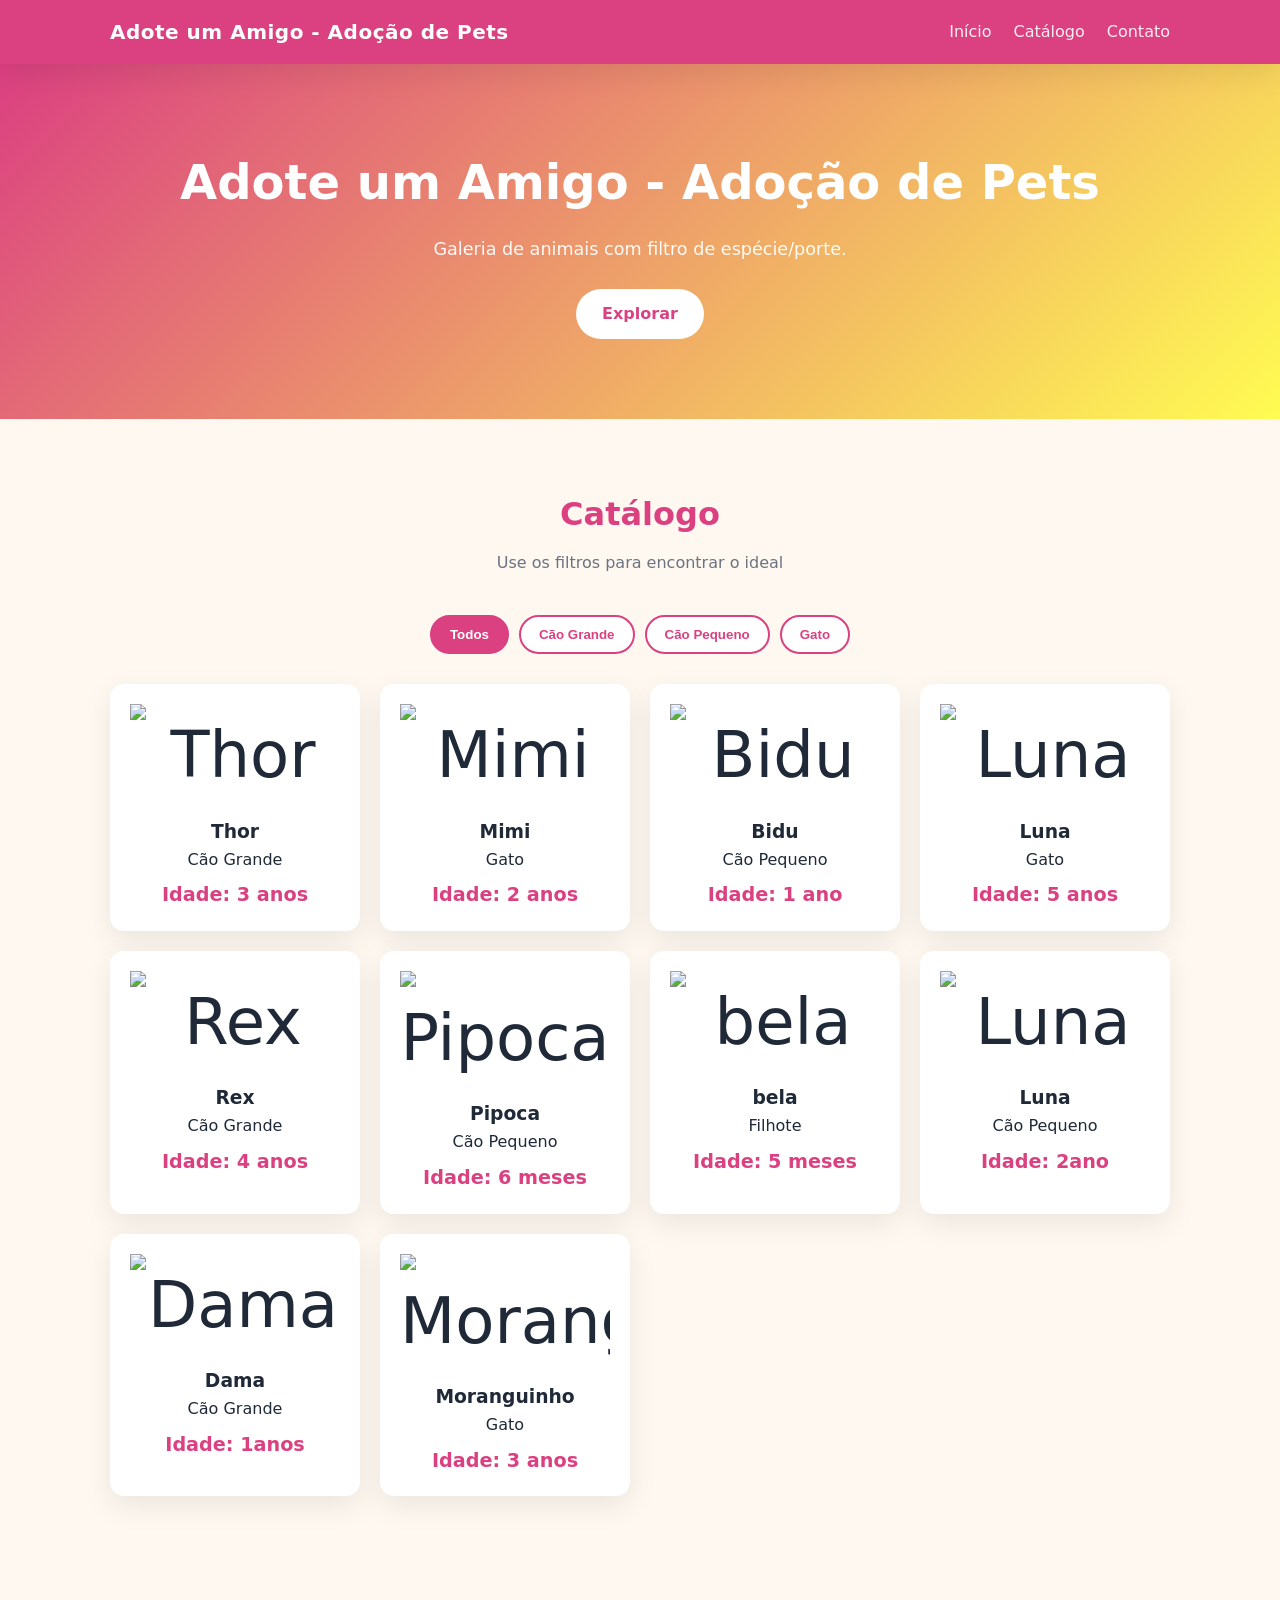
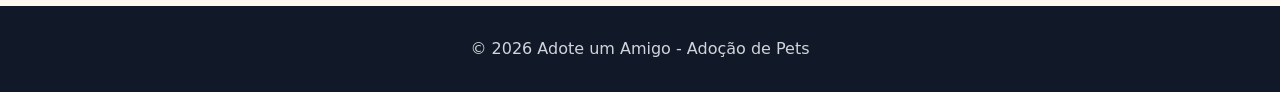
==== projetos-final-2026-2/18-adocao-pets/index.html @ be455fce "projeto- final -adoção" ====
<!DOCTYPE html>
<!-- Adote um Amigo - Adoção de Pets — Catálogo com filtros (JavaScript) -->
<html lang="pt-BR">
<head>
  <meta charset="UTF-8" />
  <meta name="viewport" content="width=device-width, initial-scale=1.0" />
  <title>Adote um Amigo - Adoção de Pets</title>
  <meta name="description" content="Galeria de animais com filtro de espécie/porte." />
  <link rel="stylesheet" href="estilo/styles.css" />
  <style>
    .filtros { display:flex; flex-wrap:wrap; gap:10px; justify-content:center; margin-bottom:30px; }
    .filtro-btn {
      padding:10px 18px; border:2px solid var(--primary); background:#fff;
      color:var(--primary); border-radius:999px; cursor:pointer; font-weight:600;
      transition: all .2s;
    }
    .filtro-btn:hover, .filtro-btn.ativo { background:var(--primary); color:#fff; }
    .catalogo { display:grid; grid-template-columns:repeat(auto-fit,minmax(220px,1fr)); gap:20px; }
    .item-card {
      background:#fff; border-radius:var(--radius); padding:20px;
      box-shadow:var(--shadow); text-align:center;
    }
    .item-card .img { font-size:4rem; margin-bottom:10px; }
    .item-card .preco { color:var(--primary); font-weight:800; font-size:1.2rem; margin-top:8px; }
    .vazio { text-align:center; color:var(--muted); padding:40px; }
  </style>
</head>
<body>
  <header class="site-header">
    <div class="nav">
      <div class="logo">Adote um Amigo - Adoção de Pets</div>
      <button class="menu-toggle" aria-label="Menu">☰</button>
      <ul id="menu">
        <li><a href="#inicio">Início</a></li>
        <li><a href="#catalogo">Catálogo</a></li>
        <li><a href="#contato">Contato</a></li>
      </ul>
    </div>
  </header>

  <section class="hero" id="inicio">
    <h1>Adote um Amigo - Adoção de Pets</h1>
    <p>Galeria de animais com filtro de espécie/porte.</p>
    <a href="#catalogo" class="btn">Explorar</a>
  </section>

  <section id="catalogo">
    <div class="container">
      <h2>Catálogo</h2>
      <p class="subtitle">Use os filtros para encontrar o ideal</p>
      <div class="filtros" id="filtros"><button class="filtro-btn" data-filtro="Todos">Todos</button><button class="filtro-btn" data-filtro="Cão Grande">Cão Grande</button><button class="filtro-btn" data-filtro="Cão Pequeno">Cão Pequeno</button><button class="filtro-btn" data-filtro="Gato">Gato</button></div>
      <div class="catalogo" id="lista"></div>
    </div>
  </section>

  <footer><p>© <span id="ano"></span> Adote um Amigo - Adoção de Pets</p></footer>

  <!-- Dados do catálogo embarcados (em projetos reais viria de uma API) -->
  <script>
    window.ITENS = [
      {"nome": "Thor", "categoria": "Cão Grande", "preco": "3 anos", "foto": "imagens/img1.png"},
      {"nome": "Mimi", "categoria": "Gato", "preco": "2 anos", "foto": "imagens/img5.png"},
      {"nome": "Bidu", "categoria": "Cão Pequeno", "preco": "1 ano", "foto": "imagens/img2.png"},
      {"nome": "Luna", "categoria": "Gato", "preco": "5 anos", "foto": "imagens/img6.png"},
      {"nome": "Rex", "categoria": "Cão Grande", "preco": "4 anos", "foto": "imagens/img4.png"},
      {"nome": "Pipoca", "categoria": "Cão Pequeno", "preco": "6 meses", "foto": "imagens/img3.png"},
      {"nome": "bela", "categoria": "Filhote", "preco": "5 meses", "foto": "imagens/img7.png"},
      {"nome": "Luna", "categoria": "Cão Pequeno", "preco": "2ano", "foto": "imagens/img8.png"},
      {"nome": "Dama", "categoria": "Cão Grande", "preco": "1anos", "foto": "imagens/img9.png"},
      {"nome": "Moranguinho", "categoria": "Gato", "preco": "3 anos", "foto": "imagens/img10.png"},
    ];
    window.LABEL_PRECO = "Idade:";
</script>
  <script src="js/script.js"></script>
</body>
</html>
---- projetos-final-2026-2/18-adocao-pets/estilo/styles.css ----
/* =========================================================
   Adote um Amigo - Adoção de Pets
   Folha de estilos principal.
   Conceitos: variáveis CSS, seletores, flexbox, grid,
   responsividade, transições e hover.
   ========================================================= */

/* Variáveis (Custom Properties) — facilitam manter o tema */
:root {
  --primary: #db4081;
  --accent: #fffc52;
  --bg: #fff8f0;
  --text: #1f2937;
  --muted: #6b7280;
  --card: #0e0101;
  --radius: 14px;
  --shadow: 0 10px 30px rgba(0,0,0,.08);
  --container: 1100px;
}

/* Reset simples para padronizar entre navegadores */
* { box-sizing: border-box; margin: 0; padding: 0; }

html { scroll-behavior: smooth; } /* rolagem suave para âncoras */

body {
  font-family: 'Segoe UI', system-ui, -apple-system, sans-serif;
  background: var(--bg);
  color: var(--text);
  line-height: 1.6;
}

img { max-width: 100%; display: block; }

/* Container central reutilizável */
.container {
  max-width: var(--container);
  margin: 0 auto;
  padding: 0 20px;
}

/* ---------- HEADER / NAV ---------- */
header.site-header {
  background: var(--primary);
  color: #fff;
  position: sticky; /* fixa ao rolar */
  top: 0;
  z-index: 50;
  box-shadow: var(--shadow);
}
.nav {
  display: flex;
  align-items: center;
  justify-content: space-between;
  padding: 16px 20px;
  max-width: var(--container);
  margin: 0 auto;
}
.nav .logo { font-weight: 800; font-size: 1.25rem; letter-spacing: .5px; }
.nav ul { display: flex; gap: 22px; list-style: none; }
.nav a { color: #fff; text-decoration: none; opacity: .9; transition: opacity .2s; }
.nav a:hover { opacity: 1; text-decoration: underline; }

/* botão hambúrguer (mobile) */
.menu-toggle {
  display: none;
  background: transparent;
  border: 0;
  color: #fff;
  font-size: 1.6rem;
  cursor: pointer;
}

/* ---------- HERO ---------- */
.hero {
  background: linear-gradient(135deg, var(--primary), var(--accent));
  color: #fff;
  padding: 80px 20px;
  text-align: center;
}
.hero h1 { font-size: clamp(1.8rem, 4vw, 3rem); margin-bottom: 14px; }
.hero p { font-size: 1.1rem; max-width: 640px; margin: 0 auto 26px; opacity: .95; }

/* botão reutilizável */
.btn {
  display: inline-block;
  background: #fff;
  color: var(--primary);
  padding: 12px 26px;
  border-radius: 999px;
  text-decoration: none;
  font-weight: 700;
  border: 0;
  cursor: pointer;
  transition: transform .15s ease, box-shadow .15s ease;
}
.btn:hover { transform: translateY(-2px); box-shadow: var(--shadow); }
.btn.primary { background: var(--primary); color: #fff; }

/* ---------- SEÇÕES ---------- */
section { padding: 70px 0; }
section h2 {
  text-align: center;
  font-size: 2rem;
  margin-bottom: 10px;
  color: var(--primary);
}
section .subtitle {
  text-align: center;
  color: var(--muted);
  margin-bottom: 40px;
}

/* Grid de cards reutilizável */
.grid {
  display: grid;
  grid-template-columns: repeat(auto-fit, minmax(240px, 1fr));
  gap: 22px;
}
.card {
  background: var(--card);
  border-radius: var(--radius);
  padding: 24px;
  box-shadow: var(--shadow);
  transition: transform .2s;
}
.card:hover { transform: translateY(-6px); }
.card .icon { font-size: 2.2rem; margin-bottom: 10px; }
.card h3 { color: var(--primary); margin-bottom: 8px; }
.card p { color: var(--muted); font-size: .95rem; }

/* ---------- FORMULÁRIO ---------- */
form.contact {
  max-width: 560px;
  margin: 0 auto;
  background: var(--card);
  padding: 30px;
  border-radius: var(--radius);
  box-shadow: var(--shadow);
  display: grid;
  gap: 14px;
}
form.contact label { font-weight: 600; font-size: .9rem; }
form.contact input,
form.contact select,
form.contact textarea {
  width: 100%;
  padding: 12px 14px;
  border: 1px solid #e5e7eb;
  border-radius: 10px;
  font-family: inherit;
  font-size: 1rem;
  transition: border-color .2s, box-shadow .2s;
}
form.contact input:focus,
form.contact textarea:focus,
form.contact select:focus {
  outline: none;
  border-color: var(--primary);
  box-shadow: 0 0 0 3px color-mix(in srgb, var(--primary) 20%, transparent);
}

.mensagem-feedback {
  margin-top: 14px;
  padding: 12px;
  border-radius: 10px;
  background: #ecfdf5;
  color: #065f46;
  text-align: center;
  display: none;
}
.mensagem-feedback.erro { background: #fef2f2; color: #991b1b; }

/* ---------- FOOTER ---------- */
footer {
  background: #111827;
  color: #d1d5db;
  text-align: center;
  padding: 30px 20px;
  margin-top: 40px;
}
footer a { color: var(--accent); text-decoration: none; }

/* ---------- RESPONSIVO ---------- */
@media (max-width: 720px) {
  .nav ul {
    display: none;
    position: absolute;
    top: 60px; left: 0; right: 0;
    flex-direction: column;
    background: var(--primary);
    padding: 14px 20px;
    gap: 12px;
  }
  .nav ul.open { display: flex; }
  .menu-toggle { display: block; }
}
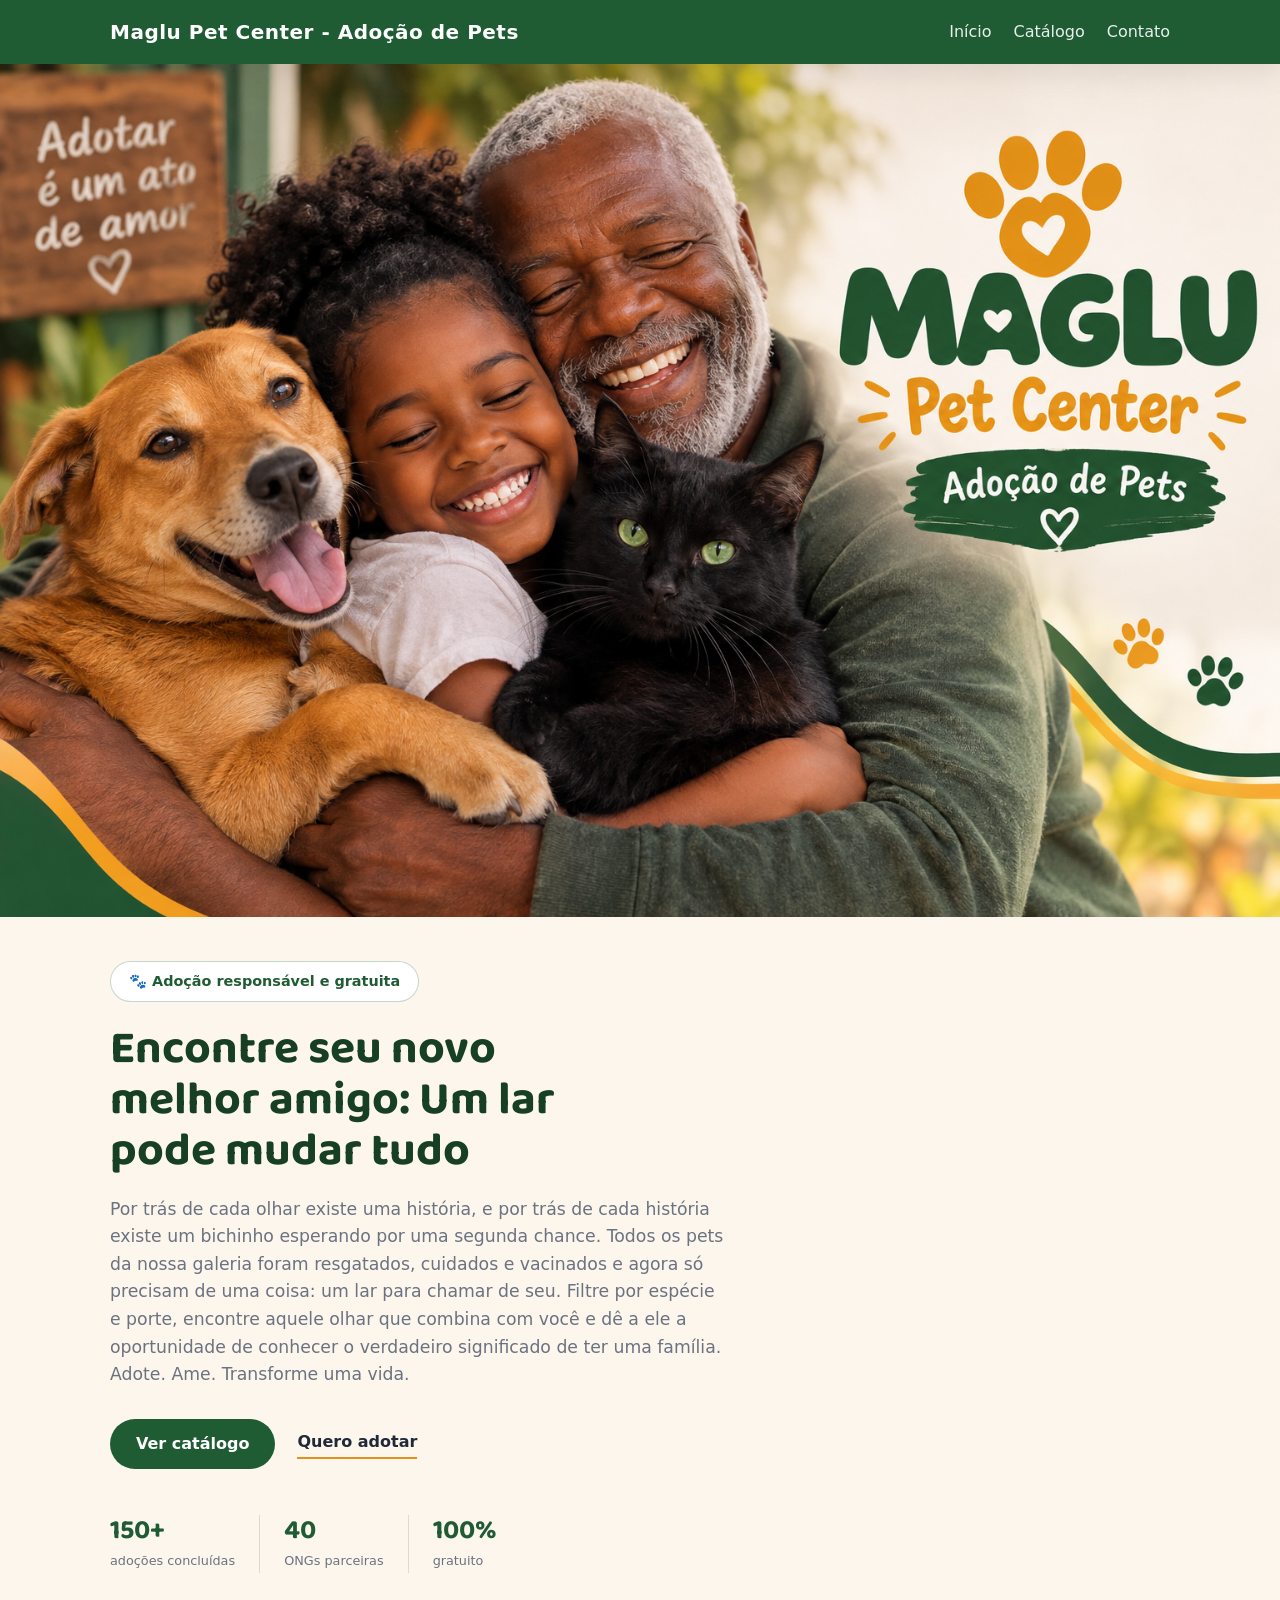
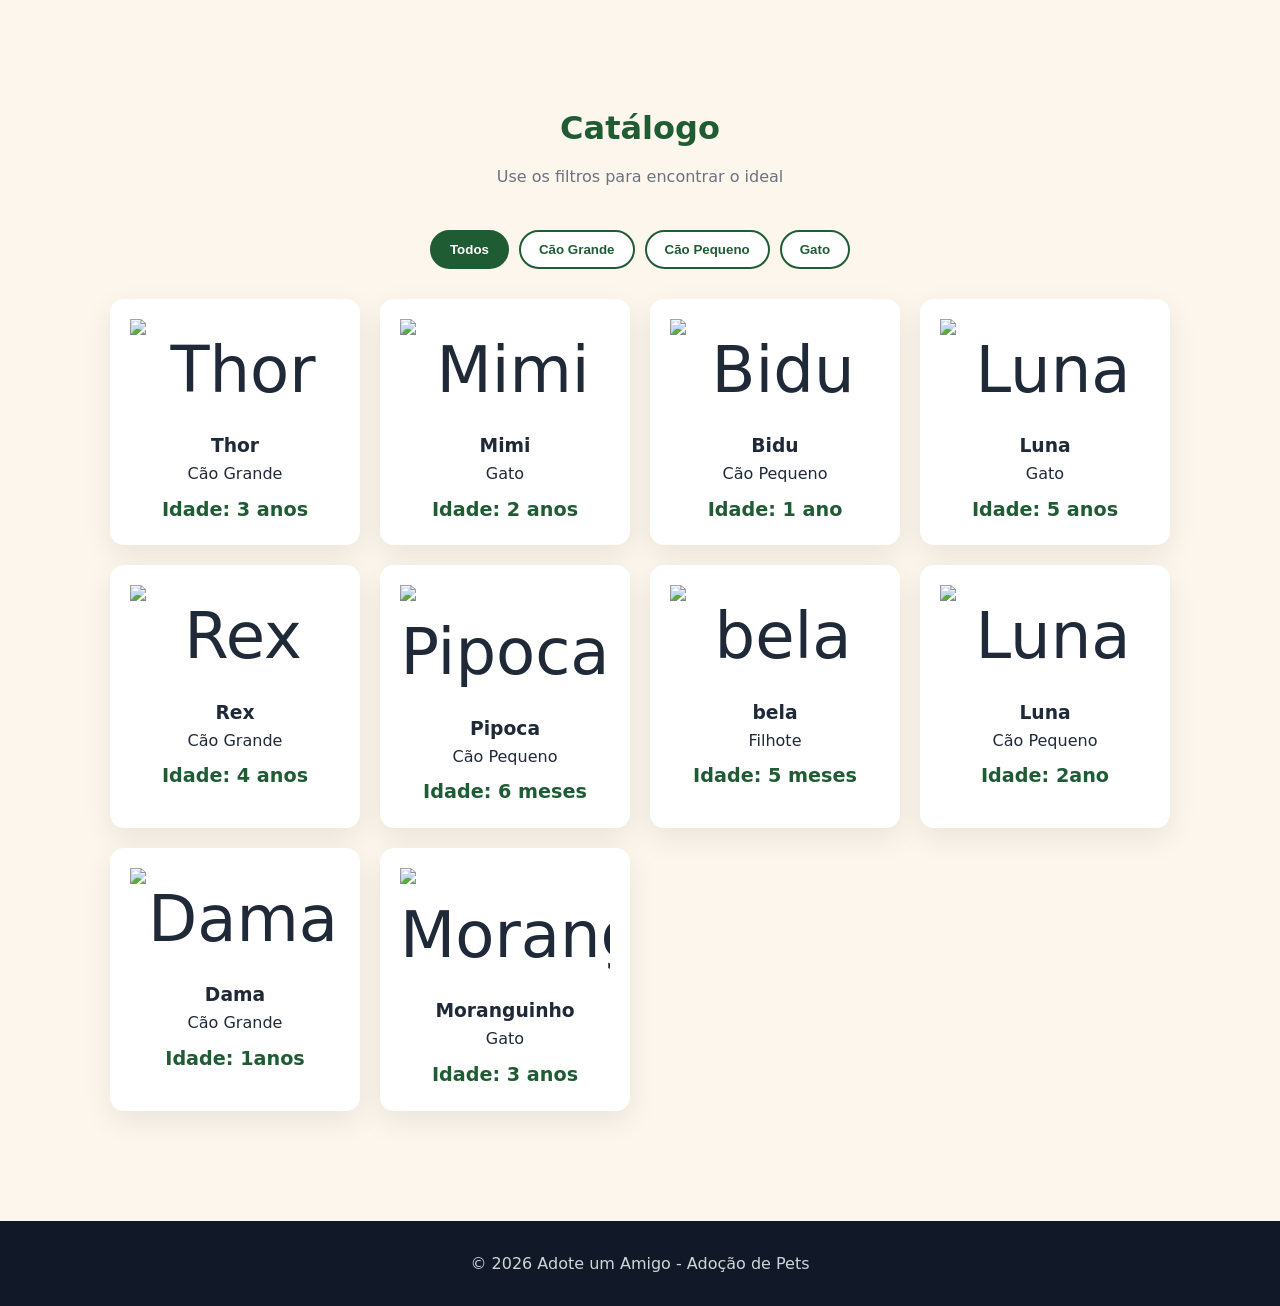
==== commit df0f9384: "projeto-final-adoção" ====
--- a/projetos-final-2026-2/18-adocao-pets/index.html
+++ b/projetos-final-2026-2/18-adocao-pets/index.html
@@ -4,8 +4,11 @@
 <head>
   <meta charset="UTF-8" />
   <meta name="viewport" content="width=device-width, initial-scale=1.0" />
-  <title>Adote um Amigo - Adoção de Pets</title>
+  <title> Maglu Pet Center - Adoção de Pets</title>
   <meta name="description" content="Galeria de animais com filtro de espécie/porte." />
+  <link rel="preconnect" href="https://fonts.googleapis.com" />
+  <link rel="preconnect" href="https://fonts.gstatic.com" crossorigin />
+  <link href="https://fonts.googleapis.com/css2?family=Baloo+2:wght@500;600;700;800&display=swap" rel="stylesheet" />
   <link rel="stylesheet" href="estilo/styles.css" />
   <style>
     .filtros { display:flex; flex-wrap:wrap; gap:10px; justify-content:center; margin-bottom:30px; }
@@ -28,7 +31,7 @@
 <body>
   <header class="site-header">
     <div class="nav">
-      <div class="logo">Adote um Amigo - Adoção de Pets</div>
+      <div class="logo"> Maglu Pet Center - Adoção de Pets</div>
       <button class="menu-toggle" aria-label="Menu">☰</button>
       <ul id="menu">
         <li><a href="#inicio">Início</a></li>
@@ -39,9 +42,29 @@
   </header>
 
   <section class="hero" id="inicio">
-    <h1>Adote um Amigo - Adoção de Pets</h1>
-    <p>Galeria de animais com filtro de espécie/porte.</p>
-    <a href="#catalogo" class="btn">Explorar</a>
+    <div class="hero-banner">
+      <img src="imagens/banner.png" alt="Avô, neta, cachorro e gato se abraçando sorrindo — adoção de pets" />
+    </div>
+    <div class="hero-content container">
+      <span class="hero-pill">🐾 Adoção responsável e gratuita</span>
+      <h1>Encontre seu novo melhor amigo: Um lar pode mudar tudo</h1>
+      <p class="lead">Por trás de cada olhar existe uma história, e por trás de cada história existe um bichinho esperando por uma segunda chance.
+
+Todos os pets da nossa galeria foram resgatados, cuidados e vacinados e agora só precisam de uma coisa: um lar para chamar de seu.
+
+Filtre por espécie e porte, encontre aquele olhar que combina com você e dê a ele a oportunidade de conhecer o verdadeiro significado de ter uma família.
+
+Adote. Ame. Transforme uma vida.</p>
+      <div class="hero-actions">
+        <a href="#catalogo" class="btn primary">Ver catálogo</a>
+        <a href="mailto:contato@adoteumamigo.com.br" class="link-ghost">Quero adotar</a>
+      </div>
+      <div class="hero-stats">
+        <div><strong>150+</strong><span>adoções concluídas</span></div>
+        <div><strong>40</strong><span>ONGs parceiras</span></div>
+        <div><strong>100%</strong><span>gratuito</span></div>
+      </div>
+    </div>
   </section>
 
   <section id="catalogo">
@@ -73,4 +96,4 @@
 </script>
   <script src="js/script.js"></script>
 </body>
-</html>
+</html>
--- a/projetos-final-2026-2/18-adocao-pets/estilo/styles.css
+++ b/projetos-final-2026-2/18-adocao-pets/estilo/styles.css
@@ -7,12 +7,13 @@
 
 /* Variáveis (Custom Properties) — facilitam manter o tema */
 :root {
-  --primary: #db4081;
-  --accent: #fffc52;
-  --bg: #fff8f0;
+  --primary: #1f5c34;
+  --primary-dark: #163f24;
+  --accent: #e2911a;
+  --bg: #fdf6ec;
   --text: #1f2937;
   --muted: #6b7280;
-  --card: #0e0101;
+  --card: #ffffff;
   --radius: 14px;
   --shadow: 0 10px 30px rgba(0,0,0,.08);
   --container: 1100px;
@@ -73,13 +74,98 @@
 
 /* ---------- HERO ---------- */
 .hero {
-  background: linear-gradient(135deg, var(--primary), var(--accent));
-  color: #fff;
-  padding: 80px 20px;
-  text-align: center;
-}
-.hero h1 { font-size: clamp(1.8rem, 4vw, 3rem); margin-bottom: 14px; }
-.hero p { font-size: 1.1rem; max-width: 640px; margin: 0 auto 26px; opacity: .95; }
+  background: var(--bg);
+  padding: 0;
+}
+
+.hero-banner {
+  width: 100%;
+  aspect-ratio: 1536 / 1024;
+  overflow: hidden;
+}
+.hero-banner img {
+  width: 100%;
+  height: 100%;
+  object-fit: cover;
+  display: block;
+}
+
+.hero-content {
+  padding: 44px 20px 60px;
+  text-align: left;
+}
+
+.hero-pill {
+  display: inline-flex;
+  align-items: center;
+  gap: 8px;
+  background: #fff;
+  border: 1px solid color-mix(in srgb, var(--primary) 25%, transparent);
+  color: var(--primary);
+  font-weight: 600;
+  font-size: .9rem;
+  padding: 8px 18px;
+  border-radius: 999px;
+  margin-bottom: 22px;
+}
+
+.hero-content h1 {
+  font-family: 'Baloo 2', 'Segoe UI', sans-serif;
+  font-weight: 700;
+  font-size: clamp(2rem, 3.8vw, 2.9rem);
+  line-height: 1.1;
+  color: var(--primary-dark);
+  max-width: 18ch;
+  margin-bottom: 18px;
+}
+
+.hero-content .lead {
+  font-size: 1.08rem;
+  color: var(--muted);
+  max-width: 56ch;
+  margin-bottom: 30px;
+}
+
+.hero-actions {
+  display: flex;
+  align-items: center;
+  gap: 22px;
+  flex-wrap: wrap;
+  margin-bottom: 46px;
+}
+
+.hero-actions .link-ghost {
+  color: var(--text);
+  font-weight: 600;
+  text-decoration: none;
+  border-bottom: 2px solid var(--accent);
+  padding-bottom: 3px;
+  transition: opacity .2s;
+}
+.hero-actions .link-ghost:hover { opacity: .7; }
+
+.hero-stats {
+  display: flex;
+}
+.hero-stats div {
+  padding: 0 24px;
+  border-left: 1px solid rgba(31, 41, 55, .14);
+}
+.hero-stats div:first-child { padding-left: 0; border-left: none; }
+.hero-stats strong {
+  display: block;
+  font-family: 'Baloo 2', sans-serif;
+  font-size: 1.7rem;
+  color: var(--primary);
+  line-height: 1.2;
+}
+.hero-stats span { font-size: .8rem; color: var(--muted); }
+
+@media (max-width: 720px) {
+  .hero-banner { aspect-ratio: 4 / 3; }
+  .hero-content { padding: 36px 20px 48px; }
+  .hero-stats { flex-wrap: wrap; row-gap: 18px; }
+}
 
 /* botão reutilizável */
 .btn {
@@ -194,4 +280,4 @@
   }
   .nav ul.open { display: flex; }
   .menu-toggle { display: block; }
-}
+}
